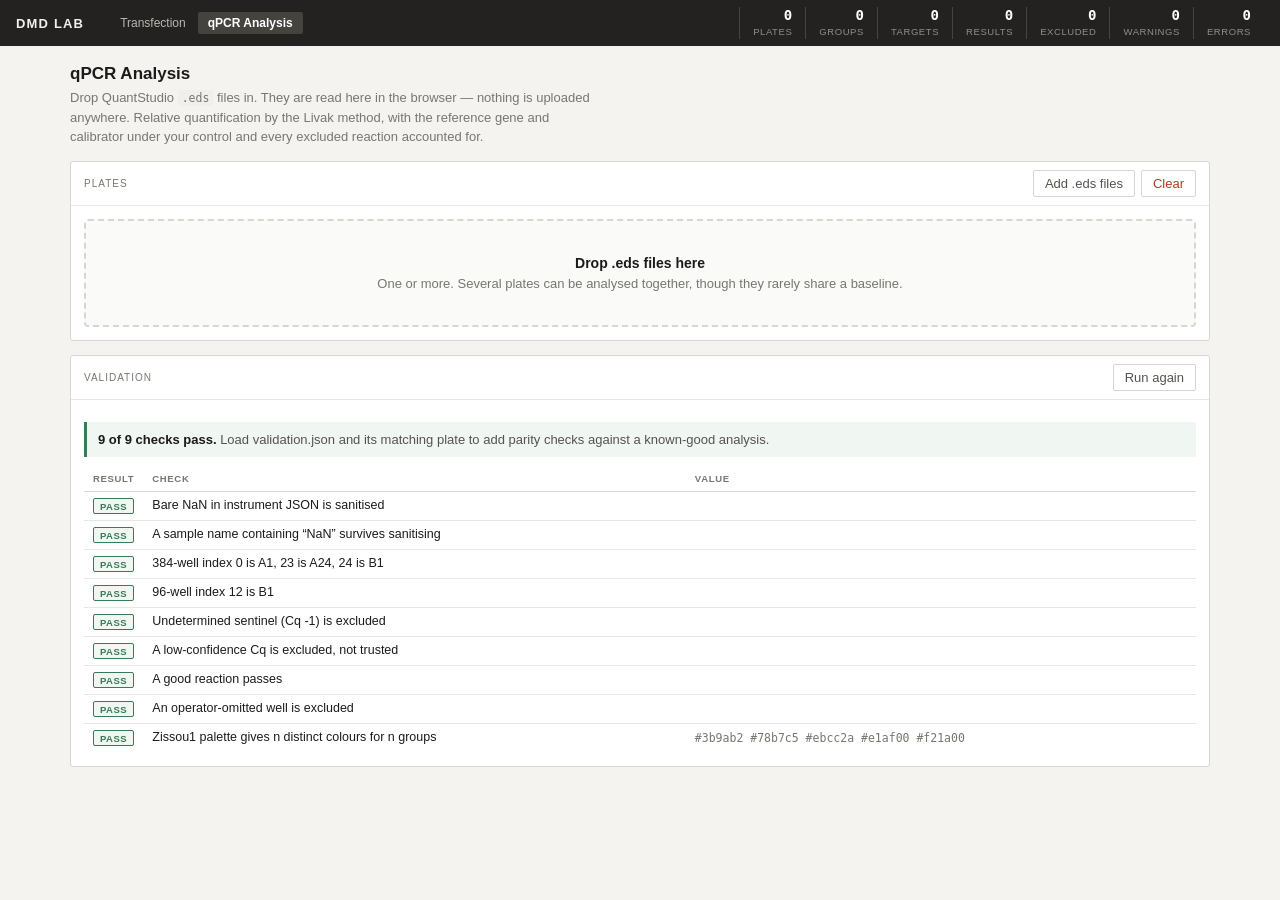
==== qpcr.html @ cc7e7ca4 "Lab tools: transfection planner and qPCR analysis Two dependency-free browser tools. No install, no " ====
<!doctype html>
<html lang="en">
<head>
<meta charset="utf-8">
<meta name="viewport" content="width=device-width, initial-scale=1">
<title>qPCR Analysis</title>
<link rel="stylesheet" href="css/app.css">
</head>
<body>

<div id="top">
  <h1>DMD Lab</h1>
  <nav>
    <a href="index.html">Transfection</a>
    <a href="qpcr.html" class="on">qPCR Analysis</a>
  </nav>
  <div id="stats"></div>
</div>

<main>
  <div class="hd"><h2>qPCR Analysis</h2>
    <p>Drop QuantStudio <code>.eds</code> files in. They are read here in the browser &mdash; nothing
       is uploaded anywhere. Relative quantification by the Livak method, with the reference gene
       and calibrator under your control and every excluded reaction accounted for.</p></div>

  <div class="panel"><div class="t">Plates
    <div class="r">
      <button onclick="document.getElementById('f').click()">Add .eds files</button>
      <button class="d" onclick="clearAll()">Clear</button>
      <input type="file" id="f" accept=".eds" multiple style="display:none" onchange="pick(this)">
    </div></div>
    <div class="b">
      <div id="drop"><b>Drop .eds files here</b>
        One or more. Several plates can be analysed together, though they rarely share a baseline.</div>
      <div id="plates"></div>
    </div></div>

  <div class="panel" id="ctrlPanel" style="display:none"><div class="t">Analysis</div><div class="b">
    <div class="grid g4">
      <label><i>Reference gene</i><select id="refT" onchange="run()"></select></label>
      <label><i>Calibrator group</i><select id="calG" onchange="run()"></select></label>
      <label><i>Min cqConf</i><input type="number" id="minConf" step="0.05" min="0" max="1" value="0.5" oninput="run()"></label>
      <label><i>Max Cq <em>blank = none</em></i><input type="number" id="maxCq" step="1" value="40" oninput="run()"></label>
    </div>
    <div class="note i" style="margin-top:11px"><b>Why cqConf has a floor.</b> On a plate from
      October 2026 a well flagged <code>AMP</code> carried a plausible Cq of 23.51 against
      29.3&ndash;30.2 for its siblings, with a confidence of <b>0.031</b>. Because the instrument
      calibrates on that sample it had crushed an entire panel. Nothing is dropped silently &mdash;
      every exclusion is listed below.</div>
  </div></div>

  <div id="warn"></div>
  <div id="out"></div>

  <div class="panel" id="qcPanel" style="display:none"><div class="t">Excluded reactions
    <div class="r"><span class="pill" id="qcCount"></span></div></div>
    <div class="b"><div id="qc"></div></div></div>

  <div class="panel"><div class="t">Validation
    <div class="r"><button onclick="renderTests()">Run again</button></div></div>
    <div class="b"><div id="tests"></div></div></div>
</main>

<script src="js/eds.js"></script>
<script src="js/ddct.js"></script>
<script src="js/fig.js"></script>
<!-- Optional, gitignored: expected values for a known-good analysis.
     Absent on a fresh checkout, which is intended - parity checks simply
     do not run. See validation.example.json. -->
<script src="validation.json" onerror="void 0"></script>
<script>
"use strict";
let PLATES = [], A = null;

/* ---------- loading ---------------------------------------------------- */
const dz = document.getElementById("drop");
["dragenter","dragover"].forEach(e=>dz.addEventListener(e,ev=>{
  ev.preventDefault(); dz.classList.add("hot"); }));
["dragleave","drop"].forEach(e=>dz.addEventListener(e,ev=>{
  ev.preventDefault(); dz.classList.remove("hot"); }));
dz.addEventListener("drop",ev=>load([...ev.dataTransfer.files]));
function pick(i){ load([...i.files]); i.value=""; }

async function load(files){
  const eds = files.filter(f=>/\.eds$/i.test(f.name));
  if(!eds.length){ alert("Those are not .eds files."); return; }
  for(const f of eds){
    try{
      const t0 = performance.now();
      const d = await EDS.parseFile(f);
      d.ms = Math.round(performance.now()-t0);
      if(PLATES.some(p=>p.filename===d.filename)){
        if(!confirm(d.filename+" is already loaded. Add it again?")) continue;
      }
      PLATES.push(d);
    }catch(e){
      alert("Could not read "+f.name+":\n"+e.message);
    }
  }
  renderPlates(); fillControls(); run();
}
function clearAll(){ PLATES=[]; A=null; renderPlates(); fillControls();
  ["out","warn","qc"].forEach(i=>document.getElementById(i).innerHTML="");
  document.getElementById("ctrlPanel").style.display="none";
  document.getElementById("qcPanel").style.display="none";
  stats(); }
function dropPlate(i){ PLATES.splice(i,1); renderPlates(); fillControls(); run(); }

function renderPlates(){
  const el = document.getElementById("plates");
  dz.style.display = PLATES.length ? "none" : "block";
  if(!PLATES.length){ el.innerHTML=""; return; }
  el.innerHTML = `<div class="scroll"><table><thead><tr><th>File</th><th>Block</th>
    <th class="n">Wells</th><th>Targets</th><th>Endogenous</th><th>Ref sample</th>
    <th class="n">Read</th><th></th></tr></thead><tbody>` +
    PLATES.map((p,i)=>`<tr><td class="num" style="font-size:11.5px">${esc(p.filename)}</td>
      <td class="hint">${esc(p.block)}</td><td class="n">${p.wells}</td>
      <td class="hint">${p.targets.map(esc).join(", ")}</td>
      <td>${p.endo.length?`<span class="tag k">${esc(p.endo.join(", "))}</span>`:'<span class="tag w">none set</span>'}</td>
      <td class="num" style="font-size:11.5px">${esc(p.refSample||"-")}</td>
      <td class="n">${p.ms} ms</td>
      <td><button class="d" onclick="dropPlate(${i})">Remove</button></td></tr>`).join("") +
    `</tbody></table></div>`;
}
function fillControls(){
  const cp = document.getElementById("ctrlPanel");
  cp.style.display = PLATES.length ? "block" : "none";
  if(!PLATES.length) return;
  const targets = [...new Set(PLATES.flatMap(p=>p.targets))];
  const endo = PLATES.flatMap(p=>p.endo)[0] || targets[0];
  const rt = document.getElementById("refT"), prevT = rt.value;
  rt.innerHTML = targets.map(t=>`<option ${t===(targets.includes(prevT)?prevT:endo)?"selected":""}>${esc(t)}</option>`).join("");
  const bg = Object.assign({}, ...PLATES.map(p=>p.biogroup));
  const used = new Set(PLATES.flatMap(p=>p.rows.filter(r=>r.sample).map(r=>r.sample)));
  const groups = [...new Set([...used].map(s=>bg[s]||s))].sort();
  const refG = PLATES.map(p=>p.refGroup).find(Boolean) ||
               (PLATES.map(p=>p.refSample).find(Boolean) ? bg[PLATES.map(p=>p.refSample).find(Boolean)] : null);
  const cg = document.getElementById("calG"), prevG = cg.value;
  const want = groups.includes(prevG) ? prevG : (refG && groups.includes(refG) ? refG : groups[0]);
  cg.innerHTML = groups.map(g=>`<option ${g===want?"selected":""}>${esc(g)}</option>`).join("");
}

/* ---------- analysis --------------------------------------------------- */
function run(){
  if(!PLATES.length){ A=null; stats(); return; }
  const mx = parseFloat(document.getElementById("maxCq").value);
  A = DDCT.analyse(PLATES, {
    refTarget: document.getElementById("refT").value,
    calibrator: document.getElementById("calG").value,
    minCqConf: parseFloat(document.getElementById("minConf").value) || 0,
    maxCq: isFinite(mx) ? mx : null
  });
  renderWarnings(); renderOut(); renderQC(); stats(); renderTests();
}
function renderWarnings(){
  document.getElementById("warn").innerHTML = A.warnings.map(w=>
    `<div class="note ${w.lvl==="err"?"e":w.lvl==="warn"?"w":"i"}">${esc(w.msg)}</div>`).join("");
}
function renderOut(){
  const rows = DDCT.table(A);
  const out = document.getElementById("out");
  if(!rows.length){ out.innerHTML = `<div class="stub">No usable data with these settings.</div>`; return; }
  const chart = FIG.rqChart(A, {
    title: "Relative quantity vs " + A.calibrator,
    subtitle: "normalised to " + A.refTarget + "  ·  " +
      PLATES.map(p=>p.filename.replace(/\.eds$/i,"")).join("  ·  "),
    width: 1060 });
  const ref = FIG.refChart(A, { title: "Reference-gene stability", width: 1060 });
  out.innerHTML =
    `<div class="panel"><div class="t">Results
      <div class="r">
        <button onclick="dl('csv')">CSV</button>
        <button onclick="dl('svg')">SVG</button>
        <button onclick="dl('png')">PNG</button>
      </div></div>
      <div class="b"><div class="figwrap">${chart}</div></div></div>
     <div class="panel"><div class="t">Reference gene
       <div class="r"><button onclick="dl('refsvg')">SVG</button></div></div>
       <div class="b"><div class="figwrap">${ref}</div>
       ${A.refStats ? `<div class="note ${A.refStats.range>2?"w":"k"}">
         <b>${esc(A.refTarget)}</b>: mean ${A.refStats.mean.toFixed(2)} Cq, SD
         ${A.refStats.sd.toFixed(2)}, range ${A.refStats.range.toFixed(2)} Cq across
         ${A.refCq.length} samples. ${A.refStats.range>2
           ? "That is a lot of movement in the denominator. A ratio is only as good as the gene it is divided by."
           : "Acceptably flat."}</div>`:""}
       </div></div>
     <div class="panel"><div class="t">Table</div><div class="b scroll"><table>
       <thead><tr><th>Group</th><th>Target</th><th class="n">RQ</th><th class="n">&minus;1 SE</th>
         <th class="n">+1 SE</th><th class="n">n</th><th class="n">Replicates</th>
         <th class="n">Mean Cq</th></tr></thead><tbody>` +
       rows.map(v=>`<tr><td>${esc(v.group)}${v.group===A.calibrator?' <span class="tag">calibrator</span>':''}</td>
         <td>${esc(v.target)}</td><td class="n"><b>${v.rq.toFixed(3)}</b></td>
         <td class="n">${v.lo.toFixed(3)}</td><td class="n">${v.hi.toFixed(3)}</td>
         <td class="n">${v.n}</td>
         <td class="n hint">${v.reps.map(x=>x.toFixed(2)).join("  ")}</td>
         <td class="n">${v.cq==null||!isFinite(v.cq)?"":v.cq.toFixed(2)}</td></tr>`).join("") +
       `</tbody></table>
       <div class="hint" style="margin-top:9px">RQ is the <b>geometric</b> mean of biological
         replicates, with &plusmn;1 SE computed in log space. A ratio's natural centre is
         geometric, which is also why the calibrator lands on exactly 1.000.</div>
       </div></div>`;
}
function renderQC(){
  const p = document.getElementById("qcPanel");
  const n = A.nDropped;
  p.style.display = "block";
  document.getElementById("qcCount").textContent = n + " excluded";
  if(!n){ document.getElementById("qc").innerHTML =
    `<div class="note k">No reactions excluded. Every well passed QC.</div>`; return; }
  let h = "";
  for(const [why, list] of A.drops){
    const bad = /cqConf|undetermined/.test(why);
    h += `<div class="note ${bad?"w":""}"><b>${list.length}</b> &mdash; ${esc(why)}</div>`;
    h += `<div class="scroll" style="margin-bottom:11px"><table><thead><tr><th>Well</th>
      <th>Sample</th><th>Target</th><th class="n">Cq</th><th class="n">cqConf</th><th>Plate</th>
      </tr></thead><tbody>` + list.slice(0,60).map(d=>`<tr><td class="num">${esc(d.well)}</td>
      <td class="num">${esc(d.sample)}</td><td>${esc(d.target)}</td>
      <td class="n">${d.cq==null||!isFinite(d.cq)?"&mdash;":d.cq.toFixed(2)}</td>
      <td class="n">${d.cqConf==null||!isFinite(d.cqConf)?"&mdash;":d.cqConf.toFixed(3)}</td>
      <td class="hint" style="font-size:11px">${esc((d.plate||"").replace(/\.eds$/i,""))}</td></tr>`).join("")
      + (list.length>60?`<tr><td colspan="6" class="hint">and ${list.length-60} more</td></tr>`:"")
      + `</tbody></table></div>`;
  }
  document.getElementById("qc").innerHTML = h;
}
function stats(){
  const n = A ? DDCT.table(A).length : 0;
  const warn = A ? A.warnings.filter(w=>w.lvl==="warn").length : 0;
  const err  = A ? A.warnings.filter(w=>w.lvl==="err").length : 0;
  document.getElementById("stats").innerHTML =
    [["Plates",PLATES.length,""],["Groups",A?A.groups.length:0,""],["Targets",A?A.targets.length:0,""],
     ["Results",n,""],["Excluded",A?A.nDropped:0,(A&&A.nDropped)?"warn":""],
     ["Warnings",warn,warn?"warn":""],["Errors",err,err?"err":""]]
    .map(s=>`<div class="s ${s[2]}"><b>${s[1]}</b><span>${s[0]}</span></div>`).join("");
}

/* ---------- export ----------------------------------------------------- */
function save(blob,name){
  const a=document.createElement("a"); a.href=URL.createObjectURL(blob); a.download=name;
  a.click(); setTimeout(()=>URL.revokeObjectURL(a.href),2000);
}
const stem = () => (PLATES[0]?PLATES[0].filename.replace(/\.eds$/i,""):"qpcr") + "_" + A.refTarget;
async function dl(kind){
  if(!A) return;
  if(kind==="csv") return save(new Blob([DDCT.toCSV(A)],{type:"text/csv"}), stem()+".csv");
  const svg = kind==="refsvg" ? FIG.refChart(A,{title:"Reference-gene stability",width:1060})
    : FIG.rqChart(A,{title:"Relative quantity vs "+A.calibrator,
        subtitle:"normalised to "+A.refTarget, width:1060});
  if(kind==="svg"||kind==="refsvg")
    return save(new Blob([svg],{type:"image/svg+xml"}), stem()+(kind==="refsvg"?"_refgene":"")+".svg");
  try{ save(await FIG.svgToPng(svg,3), stem()+".png"); }
  catch(e){ alert("PNG export failed: "+e.message+"\nThe SVG export always works."); }
}

/* ---------- validation ------------------------------------------------- */
function runTests(){
  const T=[], ok=(name,cond,detail)=>T.push({name,pass:!!cond,detail:detail||""});
  const near=(a,b,tol)=>Math.abs(a-b)<=(tol==null?1e-9:tol);

  // pure, always runnable
  ok("Bare NaN in instrument JSON is sanitised",
     EDS.parseJSON('{"a":NaN,"b":1,"c":[NaN,2],"d":-Infinity}').a===null &&
     EDS.parseJSON('{"a":NaN,"b":1,"c":[NaN,2],"d":-Infinity}').b===1);
  ok("A sample name containing “NaN” survives sanitising",
     EDS.parseJSON('{"s":"NaN_control"}').s==="NaN_control");
  ok("384-well index 0 is A1, 23 is A24, 24 is B1",
     EDS.wellPos(0,24)==="A1" && EDS.wellPos(23,24)==="A24" && EDS.wellPos(24,24)==="B1");
  ok("96-well index 12 is B1", EDS.wellPos(12,12)==="B1");
  const o=DDCT.DEFAULTS;
  ok("Undetermined sentinel (Cq -1) is excluded",
     DDCT.qcReason({cq:-1,cqConf:0.9},o)==="undetermined");
  ok("A low-confidence Cq is excluded, not trusted",
     /cqConf/.test(DDCT.qcReason({cq:23.51,cqConf:0.031},o)||""));
  ok("A good reaction passes", DDCT.qcReason({cq:25.2,cqConf:0.89},o)===null);
  ok("An operator-omitted well is excluded",
     DDCT.qcReason({cq:25,cqConf:0.9,omitted:true},o)==="omitted by operator");
  ok("Zissou1 palette gives n distinct colours for n groups",
     new Set(FIG.palette(9)).size===9, FIG.palette(5).join(" "));

  // parity against the October 2026 analysis, when the matching plate is loaded
  if(A){
    ok("Calibrator sits at exactly 1.000",
       A.targets.every(t=>{ const v=A.res.get(A.calibrator+"\u0000"+t);
         return !v || near(v.rq,1,1e-12); }),
       "calibrator " + A.calibrator);
    const g=(grp,t)=>{ const v=A.res.get(grp+"\u0000"+t); return v?v.rq:null; };
    /* Parity expectations are NOT in this file. They name real compounds and
       carry unpublished results, so they live in validation.json, which is
       gitignored. See validation.example.json for the format. */
    const P = window.LAB_PARITY;
    if(P && P.refTarget===A.refTarget && P.calibrator===A.calibrator &&
       A.options.minCqConf===(P.minCqConf==null?0.5:P.minCqConf)){
      for(const e of (P.expect||[])){
        const got = g(e.group, e.target);
        ok("Parity: "+e.group+" "+e.target+" = "+e.rq,
           got!==null && near(got, e.rq, e.tol==null?0.001:e.tol),
           got===null ? "not in this dataset" : got.toFixed(4));
      }
    }
    const any = DDCT.table(A)[0];
    if(any && any.n>1){
      const geo = Math.pow(any.reps.reduce((a,b)=>a*b,1), 1/any.reps.length);
      ok("Group RQ is the geometric mean of its replicates", near(any.rq,geo,1e-9),
         any.group+" / "+any.target);
    }
    ok("Every excluded reaction is accounted for",
       A.nDropped===[...A.drops.values()].reduce((s,x)=>s+x.length,0));
    ok("CSV export has one row per result plus a header",
       DDCT.toCSV(A).trim().split("\n").length===DDCT.table(A).length+1);
  }
  return T;
}
function renderTests(){
  const T=runTests(), pass=T.filter(t=>t.pass).length;
  const parity = T.some(t=>/^Parity/.test(t.name));
  document.getElementById("tests").innerHTML =
    `<div class="note ${pass===T.length?"k":"e"}"><b>${pass} of ${T.length} checks pass.</b>
      ${parity ? "Includes parity against the October 2026 analysis of this plate — the browser "+
                 "pipeline reproduces the figures computed independently at the time."
               : "Load validation.json and its matching plate to add parity checks against a known-good analysis."}</div>
     <div class="scroll"><table><thead><tr><th style="width:52px">Result</th><th>Check</th>
       <th>Value</th></tr></thead><tbody>` +
     T.map(t=>`<tr><td>${t.pass?'<span class="tag k">pass</span>':'<span class="tag e">fail</span>'}</td>
       <td>${esc(t.name)}</td><td class="num hint">${esc(t.detail)}</td></tr>`).join("") +
     `</tbody></table></div>`;
}
function esc(s){ return String(s==null?"":s).replace(/[&<>"']/g,c=>
  ({"&":"&amp;","<":"&lt;",">":"&gt;",'"':"&quot;","'":"&#39;"}[c])); }

if(!("DecompressionStream" in window)){
  document.getElementById("warn").innerHTML =
    `<div class="note e"><b>This browser cannot read .eds files.</b> It lacks
     <code>DecompressionStream</code>, which is needed to decompress the archive. Use a recent
     Chrome or Edge.</div>`;
}
stats(); renderTests();
</script>
</body>
</html>
---- css/app.css ----
/* Shared lab-software styling for the platform pages. */
:root{
  --ink:#1b1b1b; --ink2:#55534e; --mute:#78766f; --faint:#a3a19c;
  --line:#d8d6d0; --line2:#e8e6e1; --bg:#f4f3f0; --panel:#fff;
  --teal:#3b9ab2; --teal-d:#2b7489; --gold:#e1af00; --red:#b33a1e; --green:#3b7a57;
  --sans:-apple-system,BlinkMacSystemFont,"Segoe UI",Roboto,"Helvetica Neue",Arial,sans-serif;
  --mono:ui-monospace,"SF Mono","Cascadia Mono",Menlo,Consolas,monospace;
}
*{box-sizing:border-box} html,body{margin:0;padding:0}
body{font-family:var(--sans);font-size:13px;color:var(--ink);background:var(--bg);-webkit-font-smoothing:antialiased}
h1,h2,h3{margin:0;font-weight:600}
button,input,select{font-family:inherit;font-size:13px;color:var(--ink)}
input,select{border:1px solid var(--line);background:#fff;padding:5px 7px;border-radius:2px;width:100%}
input:focus,select:focus{outline:2px solid var(--teal);outline-offset:-1px;border-color:var(--teal)}
input[type=number]{font-family:var(--mono);text-align:right}
.num,td.n,th.n{font-family:var(--mono);font-variant-numeric:tabular-nums}
td.n,th.n{text-align:right;white-space:nowrap}
#top{background:#232220;color:#f2f1ee;padding:0 16px;display:flex;align-items:center;gap:18px;
     height:46px;position:sticky;top:0;z-index:50}
#top h1{font-size:13px;letter-spacing:.09em;text-transform:uppercase;white-space:nowrap}
#top nav{display:flex;gap:2px;margin-left:8px}
#top nav a{color:#b9b7b1;text-decoration:none;padding:4px 10px;border-radius:2px;font-size:12px}
#top nav a:hover{background:#35332f;color:#fff}
#top nav a.on{background:#45433e;color:#fff;font-weight:600}
#stats{margin-left:auto;display:flex;font-size:11px}
#stats .s{padding:0 13px;border-left:1px solid #46443f;text-align:right;line-height:1.25}
#stats .s b{display:block;font-family:var(--mono);font-size:14px;color:#fff}
#stats .s span{color:#908e88;text-transform:uppercase;letter-spacing:.06em;font-size:9.5px}
#stats .s.warn b{color:var(--gold)} #stats .s.err b{color:#ff8a6a}
main{max-width:1180px;margin:0 auto;padding:18px 20px 70px}
.hd{margin-bottom:14px} .hd h2{font-size:17px}
.hd p{margin:4px 0 0;color:var(--mute);max-width:74ch;line-height:1.5}
.panel{background:var(--panel);border:1px solid var(--line);border-radius:3px;margin-bottom:14px}
.panel>.t{font-size:10px;letter-spacing:.1em;text-transform:uppercase;color:var(--mute);
  padding:8px 13px;border-bottom:1px solid var(--line2);display:flex;align-items:center;gap:10px}
.panel>.t .r{margin-left:auto;display:flex;gap:6px;text-transform:none;letter-spacing:0;font-size:12px}
.panel>.t.data{text-transform:none;font-size:12px;letter-spacing:0;color:var(--ink);font-weight:600}
.u{text-transform:none}
.panel>.b{padding:13px}
.grid{display:grid;gap:11px}
.g2{grid-template-columns:repeat(2,1fr)} .g3{grid-template-columns:repeat(3,1fr)}
.g4{grid-template-columns:repeat(4,1fr)}
@media(max-width:780px){.grid{grid-template-columns:1fr!important}}
label{display:block}
label>i{display:block;font-style:normal;font-size:10.5px;color:var(--mute);margin-bottom:3px;
  text-transform:uppercase;letter-spacing:.05em}
label>i em{font-style:normal;color:var(--faint);text-transform:none;letter-spacing:0}
button{background:#fff;border:1px solid var(--line);border-radius:2px;padding:5px 11px;cursor:pointer;
  color:var(--ink2);white-space:nowrap;width:auto}
button:hover{border-color:var(--mute);color:var(--ink);background:#faf9f7}
button.p{background:var(--teal);border-color:var(--teal-d);color:#fff;font-weight:600}
button.p:hover{background:var(--teal-d)}
button.d{color:var(--red)} button.d:hover{border-color:var(--red);background:#fdf3f0}
.btns{display:flex;gap:6px;flex-wrap:wrap;align-items:center}
table{border-collapse:collapse;width:100%;font-size:12.5px}
th{text-align:left;font-size:9.5px;letter-spacing:.07em;text-transform:uppercase;color:var(--mute);
  font-weight:600;padding:7px 9px;border-bottom:1px solid var(--line);white-space:nowrap}
td{padding:6px 9px;border-bottom:1px solid var(--line2);vertical-align:top}
tr:last-child td{border-bottom:0} tbody tr:hover{background:#fafaf8}
.scroll{overflow-x:auto}
.note{border-left:3px solid var(--line);background:#faf9f7;padding:8px 11px;margin:9px 0;
  color:var(--ink2);line-height:1.5;border-radius:0 2px 2px 0}
.note.w{border-left-color:var(--gold);background:#fdf9ec}
.note.e{border-left-color:var(--red);background:#fdf2ef}
.note.i{border-left-color:var(--teal);background:#eff7fa}
.note.k{border-left-color:var(--green);background:#f0f6f2}
.note b{color:var(--ink)}
.tag{display:inline-block;font-size:9.5px;letter-spacing:.05em;text-transform:uppercase;padding:1.5px 6px;
  border-radius:2px;border:1px solid var(--line);color:var(--mute);background:#fff;font-weight:600}
.tag.w{border-color:var(--gold);color:#8a6d00;background:#fdf9ec}
.tag.e{border-color:var(--red);color:var(--red);background:#fdf2ef}
.tag.k{border-color:var(--green);color:var(--green);background:#f0f6f2}
.hint{color:var(--mute);font-size:11.5px;line-height:1.5}
.sep{height:1px;background:var(--line2);margin:12px 0}
code{font-family:var(--mono);font-size:11.5px;background:#f0efec;padding:1px 4px;border-radius:2px}
.pill{font-family:var(--mono);font-size:11px;background:#f0efec;border:1px solid var(--line);
  padding:1px 5px;border-radius:2px;color:var(--ink2)}
#drop{border:2px dashed var(--line);border-radius:4px;padding:34px;text-align:center;color:var(--mute);
  background:#fafaf8;transition:.12s}
#drop.hot{border-color:var(--teal);background:#eff7fa;color:var(--teal-d)}
#drop b{color:var(--ink);display:block;font-size:14px;margin-bottom:5px}
.figwrap{overflow-x:auto;background:#fff}
.figwrap svg{display:block;max-width:100%;height:auto}
.stub{border:1px dashed var(--line);border-radius:3px;padding:26px;text-align:center;color:var(--mute);background:#fafaf8}
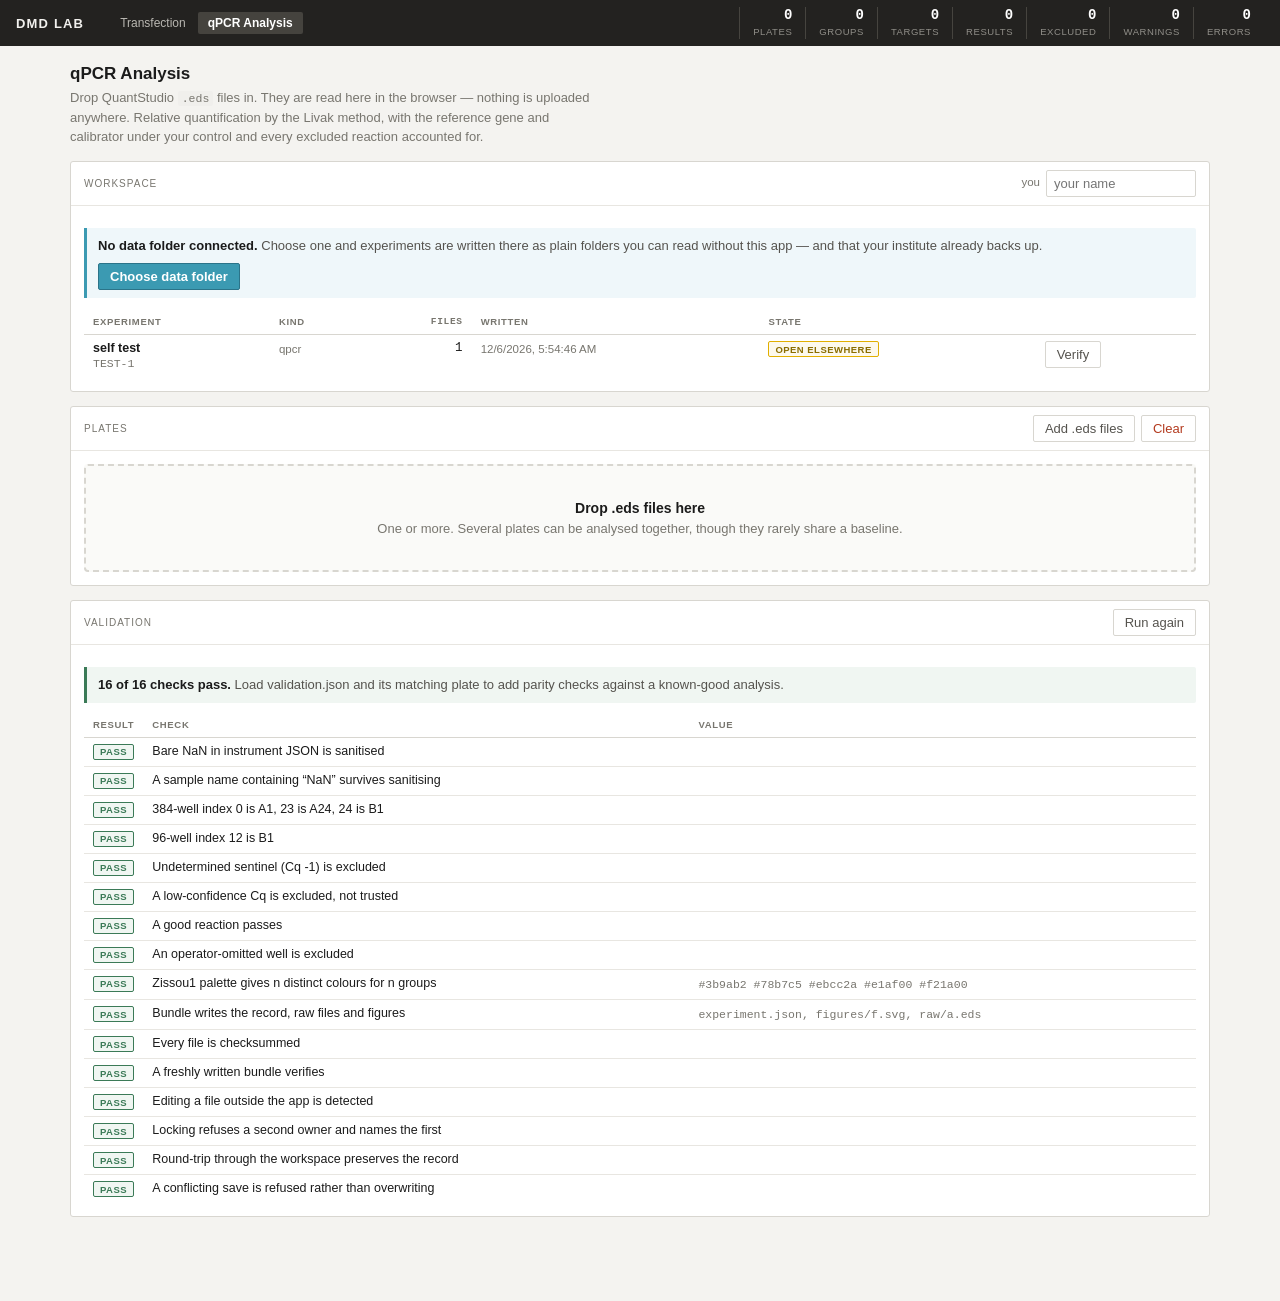
==== commit 2e9e5a9c: "Phase B: experiments as checksummed folders on disk Both pages can now be pointed at a data folder. " ====
--- a/qpcr.html
+++ b/qpcr.html
@@ -22,6 +22,13 @@
     <p>Drop QuantStudio <code>.eds</code> files in. They are read here in the browser &mdash; nothing
        is uploaded anywhere. Relative quantification by the Livak method, with the reference gene
        and calibrator under your control and every excluded reaction accounted for.</p></div>
+
+  <div class="panel"><div class="t">Workspace
+    <div class="r"><label style="display:flex;align-items:center;gap:6px">
+      <span class="hint">you</span>
+      <input id="who" placeholder="your name" style="width:150px" oninput="WS.setOwner(this.value)">
+    </label></div></div>
+    <div class="b"><div id="wsPanel"></div><div id="wsList"></div></div></div>
 
   <div class="panel"><div class="t">Plates
     <div class="r">
@@ -61,6 +68,9 @@
     <div class="b"><div id="tests"></div></div></div>
 </main>
 
+<script src="js/vfs.js"></script>
+<script src="js/bundle.js"></script>
+<script src="js/workspace.js"></script>
 <script src="js/eds.js"></script>
 <script src="js/ddct.js"></script>
 <script src="js/fig.js"></script>
@@ -89,6 +99,7 @@
       const t0 = performance.now();
       const d = await EDS.parseFile(f);
       d.ms = Math.round(performance.now()-t0);
+      d.file = f;   // a File is a disk-backed handle, so this costs nothing until read
       if(PLATES.some(p=>p.filename===d.filename)){
         if(!confirm(d.filename+" is already loaded. Add it again?")) continue;
       }
@@ -172,6 +183,7 @@
         <button onclick="dl('csv')">CSV</button>
         <button onclick="dl('svg')">SVG</button>
         <button onclick="dl('png')">PNG</button>
+        <button class="p" onclick="saveRun()" id="saveBtn">Save to workspace</button>
       </div></div>
       <div class="b"><div class="figwrap">${chart}</div></div></div>
      <div class="panel"><div class="t">Reference gene
@@ -250,6 +262,98 @@
     return save(new Blob([svg],{type:"image/svg+xml"}), stem()+(kind==="refsvg"?"_refgene":"")+".svg");
   try{ save(await FIG.svgToPng(svg,3), stem()+".png"); }
   catch(e){ alert("PNG export failed: "+e.message+"\nThe SVG export always works."); }
+}
+
+/* ---------- workspace --------------------------------------------------- */
+WS._connect    = async () => { try{ await WS.connect(); }catch(e){ alert(e.message); } };
+WS._grant      = async () => { const r = await WS.grant();
+  if(r.state!=="connected") alert("Permission was not granted."); };
+WS._disconnect = async () => { if(confirm("Disconnect the data folder? Nothing on disk is deleted."))
+  await WS.disconnect(); };
+WS._refresh    = () => drawWorkspace();
+
+async function drawWorkspace(state){
+  document.getElementById("wsPanel").innerHTML = WS.panelHTML(state);
+  const el = document.getElementById("wsList");
+  const btn = document.getElementById("saveBtn");
+  if(btn) btn.disabled = !WS.connected();
+  if(!WS.connected()){ el.innerHTML = ""; return; }
+  let xs;
+  try{ xs = await WS.listExperiments(); }
+  catch(e){ el.innerHTML = `<div class="note e">Could not read the folder: ${esc(e.message)}</div>`; return; }
+  if(!xs.length){ el.innerHTML = `<div class="hint" style="margin-top:9px">No experiments in this
+    folder yet. Analyse some plates and save.</div>`; return; }
+  el.innerHTML = `<div class="scroll" style="margin-top:11px"><table><thead><tr><th>Experiment</th>
+    <th>Kind</th><th class="n">Files</th><th>Written</th><th>State</th><th></th></tr></thead><tbody>` +
+    xs.map(x=>`<tr><td><b>${esc(x.name)}</b><div class="hint num">${esc(x.id)}</div></td>
+      <td class="hint">${esc(x.kind||"")}</td><td class="n">${x.files==null?"":x.files}</td>
+      <td class="hint">${x.modified?new Date(x.modified).toLocaleString():"&mdash;"}</td>
+      <td>${x.unreadable?'<span class="tag e">unreadable</span>':""}
+          ${x.locked?'<span class="tag w">open elsewhere</span>':""}</td>
+      <td><button onclick="checkBundle('${esc(x.id)}')">Verify</button></td></tr>`).join("") +
+    `</tbody></table></div><div id="vres"></div>`;
+}
+async function checkBundle(id){
+  const v = await WS.verifyExperiment(id);
+  const d = document.getElementById("vres");
+  if(!v.checked){ d.innerHTML = `<div class="note w"><b>${esc(id)}</b>: no manifest, so nothing to check against.</div>`; return; }
+  d.innerHTML = v.ok
+    ? `<div class="note k"><b>${esc(id)}</b>: all ${v.count} files match their checksums.</div>`
+    : `<div class="note e"><b>${esc(id)}</b> has changed since it was written.
+       ${v.changed.length?`<br>${v.changed.length} file(s) edited: ${v.changed.map(c=>esc(c.path)).join(", ")}`:""}
+       ${v.missing.length?`<br>${v.missing.length} missing: ${v.missing.map(esc).join(", ")}`:""}
+       ${v.added.length?`<br>${v.added.length} added outside the manifest: ${v.added.map(esc).join(", ")}`:""}
+       </div>`;
+}
+
+/* Save the analysis as a bundle: the record, the raw instrument files exactly
+   as they came off the machine, the figures, and the results as CSV. */
+async function saveRun(){
+  if(!A) return;
+  if(!WS.connected()){ alert("Connect a data folder first."); return; }
+  if(!WS.owner()){
+    const who = prompt("Your name, so colleagues know who has an experiment open:");
+    if(!who) return; WS.setOwner(who); document.getElementById("who").value = who;
+  }
+  const suggested = (PLATES[0]?PLATES[0].filename.replace(/\.eds$/i,""):"qpcr-run");
+  const name = prompt("Save as:", suggested);
+  if(!name) return;
+  const btn = document.getElementById("saveBtn");
+  btn.disabled = true; btn.textContent = "Saving...";
+  try{
+    const extras = [];
+    for(const p of PLATES) if(p.file)
+      extras.push({ path:"raw/"+p.file.name, data:new Uint8Array(await p.file.arrayBuffer()) });
+    extras.push({ path:"figures/rq.svg",
+      data: FIG.rqChart(A,{title:"Relative quantity vs "+A.calibrator,
+        subtitle:"normalised to "+A.refTarget, width:1060}) });
+    extras.push({ path:"figures/refgene.svg",
+      data: FIG.refChart(A,{title:"Reference-gene stability", width:1060}) });
+    extras.push({ path:"exports/results.csv", data: DDCT.toCSV(A) });
+    const record = {
+      kind:"qpcr", format:"lab-tools/qpcr-1",
+      meta:{ id:BUNDLE.idOf(name), name, researcher:WS.owner(),
+             analysed:new Date().toISOString() },
+      analysis:{ refTarget:A.refTarget, calibrator:A.calibrator,
+                 minCqConf:A.options.minCqConf, maxCq:A.options.maxCq,
+                 plates:PLATES.map(p=>({ filename:p.filename, block:p.block, wells:p.wells,
+                                         targets:p.targets, endo:p.endo })) },
+      results: DDCT.table(A).map(v=>({ group:v.group, target:v.target, rq:v.rq,
+                 lo:v.lo, hi:v.hi, n:v.n, reps:v.reps, meanCq:v.cq })),
+      qc:{ excluded:A.nDropped,
+           reasons:[...A.drops.entries()].map(([why,l])=>({ why, n:l.length })),
+           referenceGene:A.refStats },
+      warnings: A.warnings
+    };
+    const r = await WS.saveExperiment(record, { extras, appVersion:"phase-b" });
+    if(!r.ok){ alert(r.reason + "\n\nNothing was written."); return; }
+    await drawWorkspace();
+    document.getElementById("vres").innerHTML =
+      `<div class="note k">Saved <b>${esc(r.id)}</b> \u2014 ${r.manifest.files.length} files,
+       each checksummed. The raw .eds files are in <code>raw/</code>, so the analysis can always
+       be reproduced from what is in the folder.</div>`;
+  }catch(e){ alert("Save failed: "+e.message); }
+  finally{ btn.disabled=false; btn.textContent="Save to workspace"; }
 }
 
 /* ---------- validation ------------------------------------------------- */
@@ -310,8 +414,50 @@
   }
   return T;
 }
-function renderTests(){
-  const T=runTests(), pass=T.filter(t=>t.pass).length;
+async function bundleTests(){
+  const T=[], ok=(name,cond,detail)=>T.push({name,pass:!!cond,detail:detail||""});
+  /* These run against an in-memory filesystem. Stash whatever is really
+     connected and put it back afterwards, or running the self-test would
+     quietly detach the user's data folder. */
+  const prevVfs = WS.current(), prevOwner = WS.owner();
+  try{
+    const mem = VFS.memory();
+    const rec = { kind:"qpcr", meta:{ id:"TEST-1", name:"self test" }, results:[] };
+    const r = await BUNDLE.save(mem, rec, { extras:[
+      { path:"raw/a.eds", data:new Uint8Array([1,2,3]) },
+      { path:"figures/f.svg", data:"<svg/>" } ] });
+    ok("Bundle writes the record, raw files and figures", r.manifest.files.length===3,
+       r.manifest.files.map(f=>f.path).join(", "));
+    ok("Every file is checksummed", r.manifest.files.every(f=>/^[0-9a-f]{64}$/.test(f.sha256)));
+    ok("A freshly written bundle verifies", (await BUNDLE.verify(mem,"TEST-1")).ok);
+    await mem.writeFile("experiments/TEST-1/figures/f.svg","<svg>tampered</svg>");
+    const v = await BUNDLE.verify(mem,"TEST-1");
+    ok("Editing a file outside the app is detected",
+       !v.ok && v.changed.some(c=>c.path==="figures/f.svg"));
+    ok("Locking refuses a second owner and names the first",
+       (await BUNDLE.lock(mem,"TEST-1","a")).ok &&
+       !(await BUNDLE.lock(mem,"TEST-1","b")).ok);
+    ok("Round-trip through the workspace preserves the record", await (async()=>{
+      const m2 = VFS.memory(); WS._use(m2);
+      await WS.saveExperiment(rec,{takeLock:false});
+      const back = await WS.openExperiment("TEST-1");
+      return JSON.stringify(back.experiment)===JSON.stringify(rec);
+    })());
+    ok("A conflicting save is refused rather than overwriting", await (async()=>{
+      const m3 = VFS.memory(); WS._use(m3);
+      const keep = WS.owner(); WS.setOwner("alice");
+      await WS.saveExperiment(rec,{});
+      WS.setOwner("bob");
+      const r2 = await WS.saveExperiment(rec,{});
+      WS.setOwner(keep);
+      return r2.ok===false && r2.conflict===true;
+    })());
+  }catch(e){ ok("Bundle tests ran", false, e.message); }
+  finally{ WS._use(prevVfs); WS.setOwner(prevOwner); }
+  return T;
+}
+async function renderTests(){
+  const T=runTests().concat(await bundleTests()), pass=T.filter(t=>t.pass).length;
   const parity = T.some(t=>/^Parity/.test(t.name));
   document.getElementById("tests").innerHTML =
     `<div class="note ${pass===T.length?"k":"e"}"><b>${pass} of ${T.length} checks pass.</b>
@@ -333,6 +479,9 @@
      <code>DecompressionStream</code>, which is needed to decompress the archive. Use a recent
      Chrome or Edge.</div>`;
 }
+document.getElementById("who").value = WS.owner();
+WS.onChange(()=>drawWorkspace());
+WS.restore().then(drawWorkspace).catch(()=>drawWorkspace());
 stats(); renderTests();
 </script>
 </body>
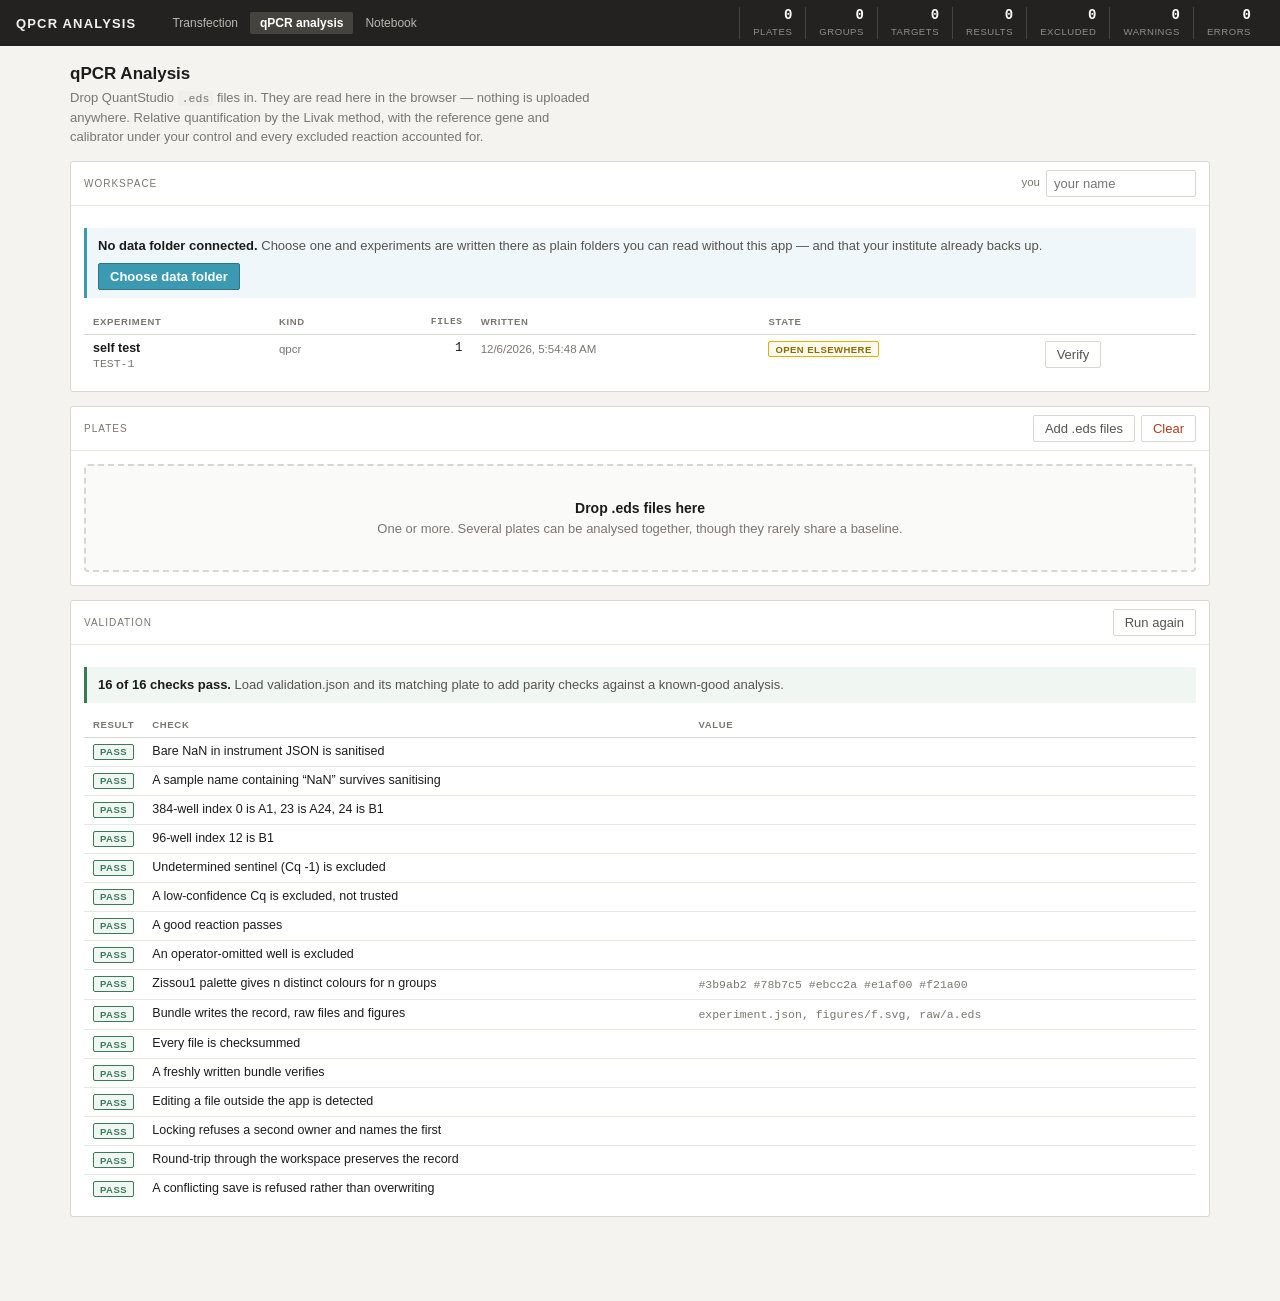
==== commit c9e6afcb: "A lab notebook: running text with images and tables, in the experiment folder Entries are Markdown F" ====
--- a/qpcr.html
+++ b/qpcr.html
@@ -9,10 +9,11 @@
 <body>
 
 <div id="top">
-  <h1>DMD Lab</h1>
+  <h1>qPCR Analysis</h1>
   <nav>
     <a href="index.html">Transfection</a>
-    <a href="qpcr.html" class="on">qPCR Analysis</a>
+    <a href="qpcr.html" class="on">qPCR analysis</a>
+    <a href="notebook.html">Notebook</a>
   </nav>
   <div id="stats"></div>
 </div>
